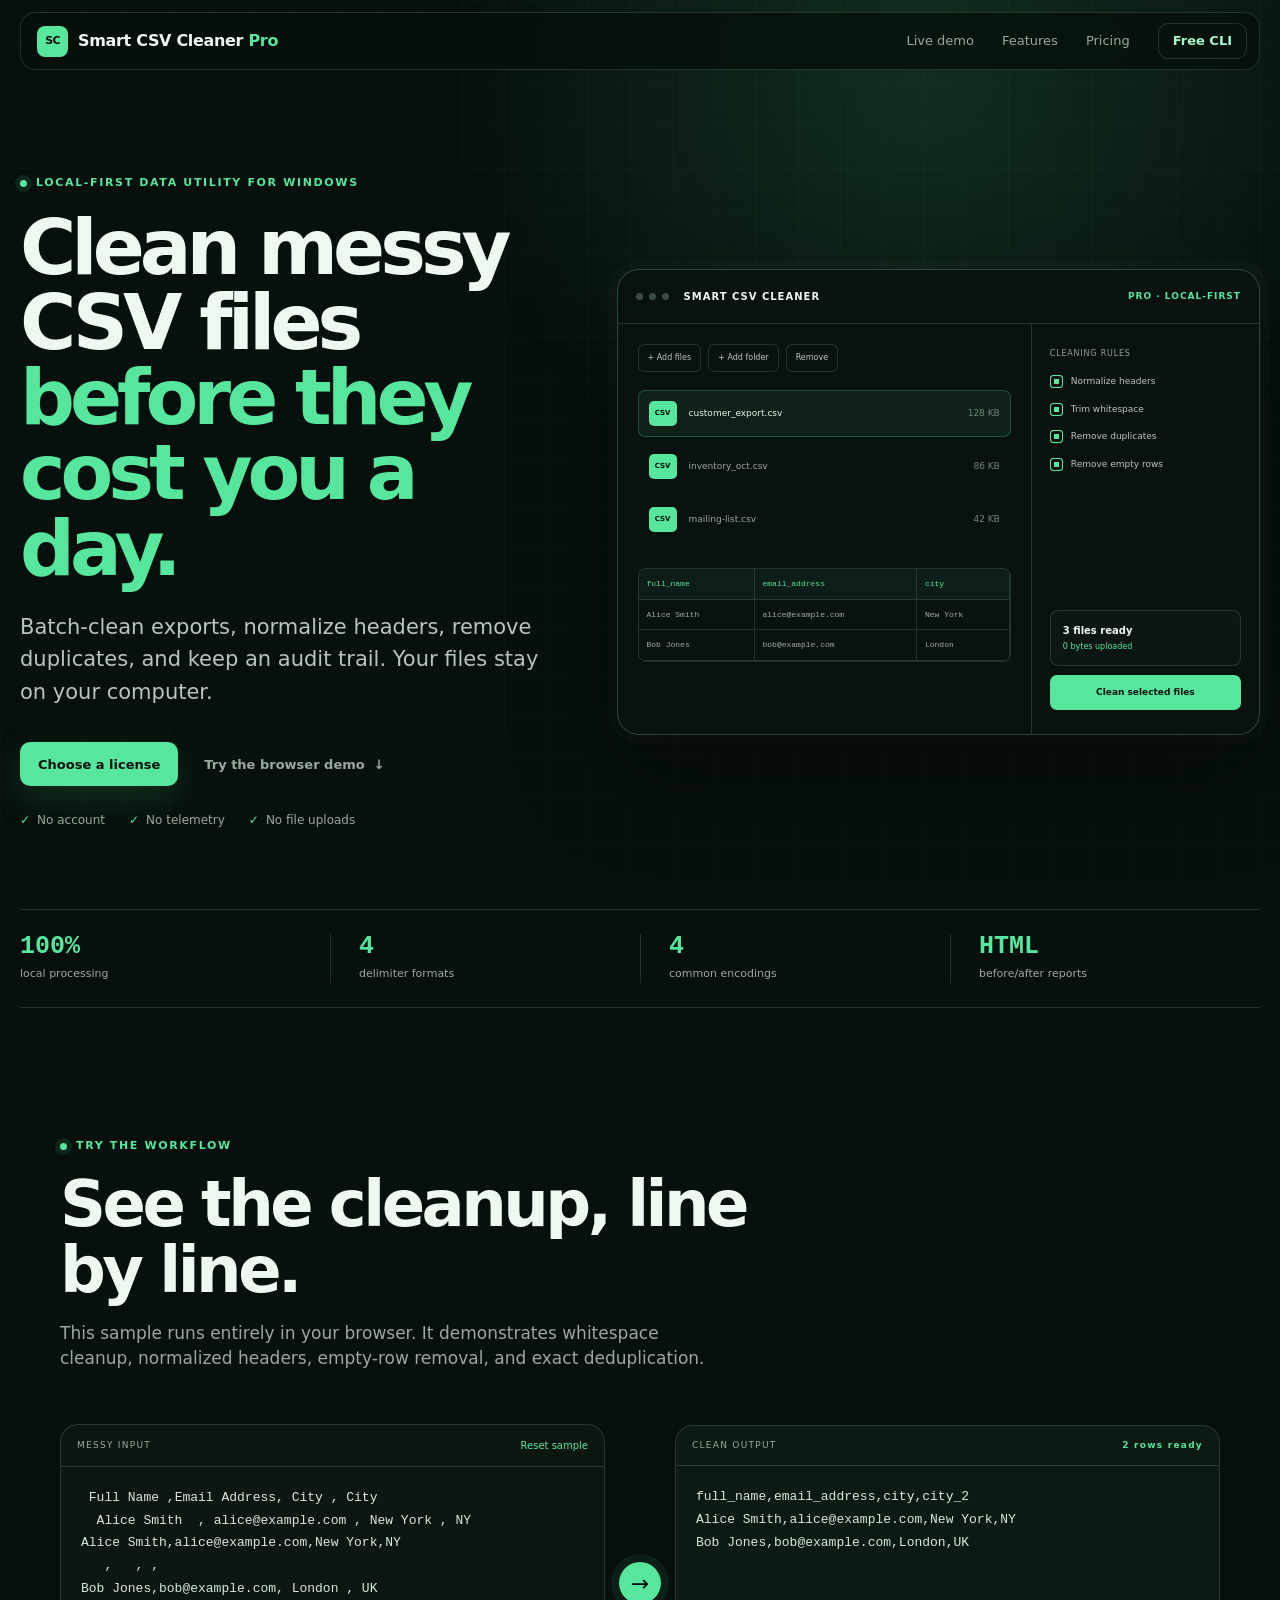
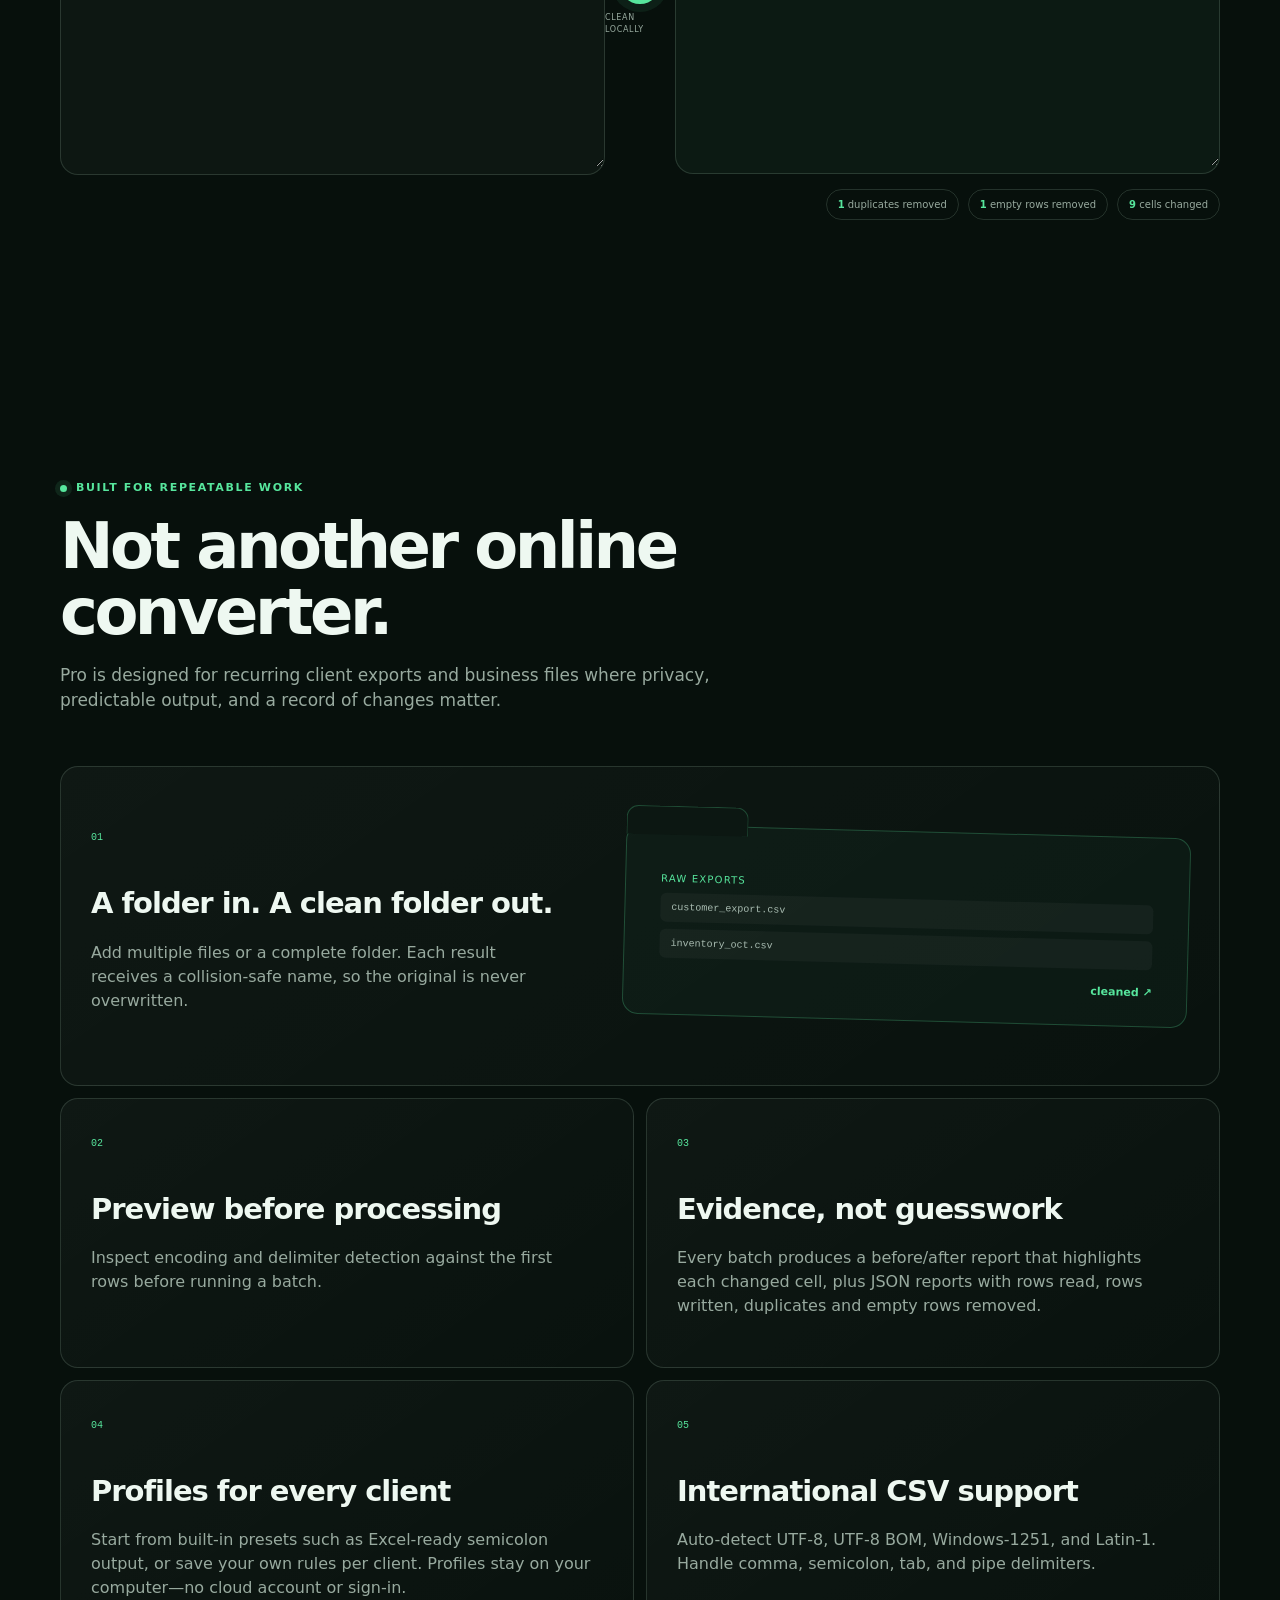
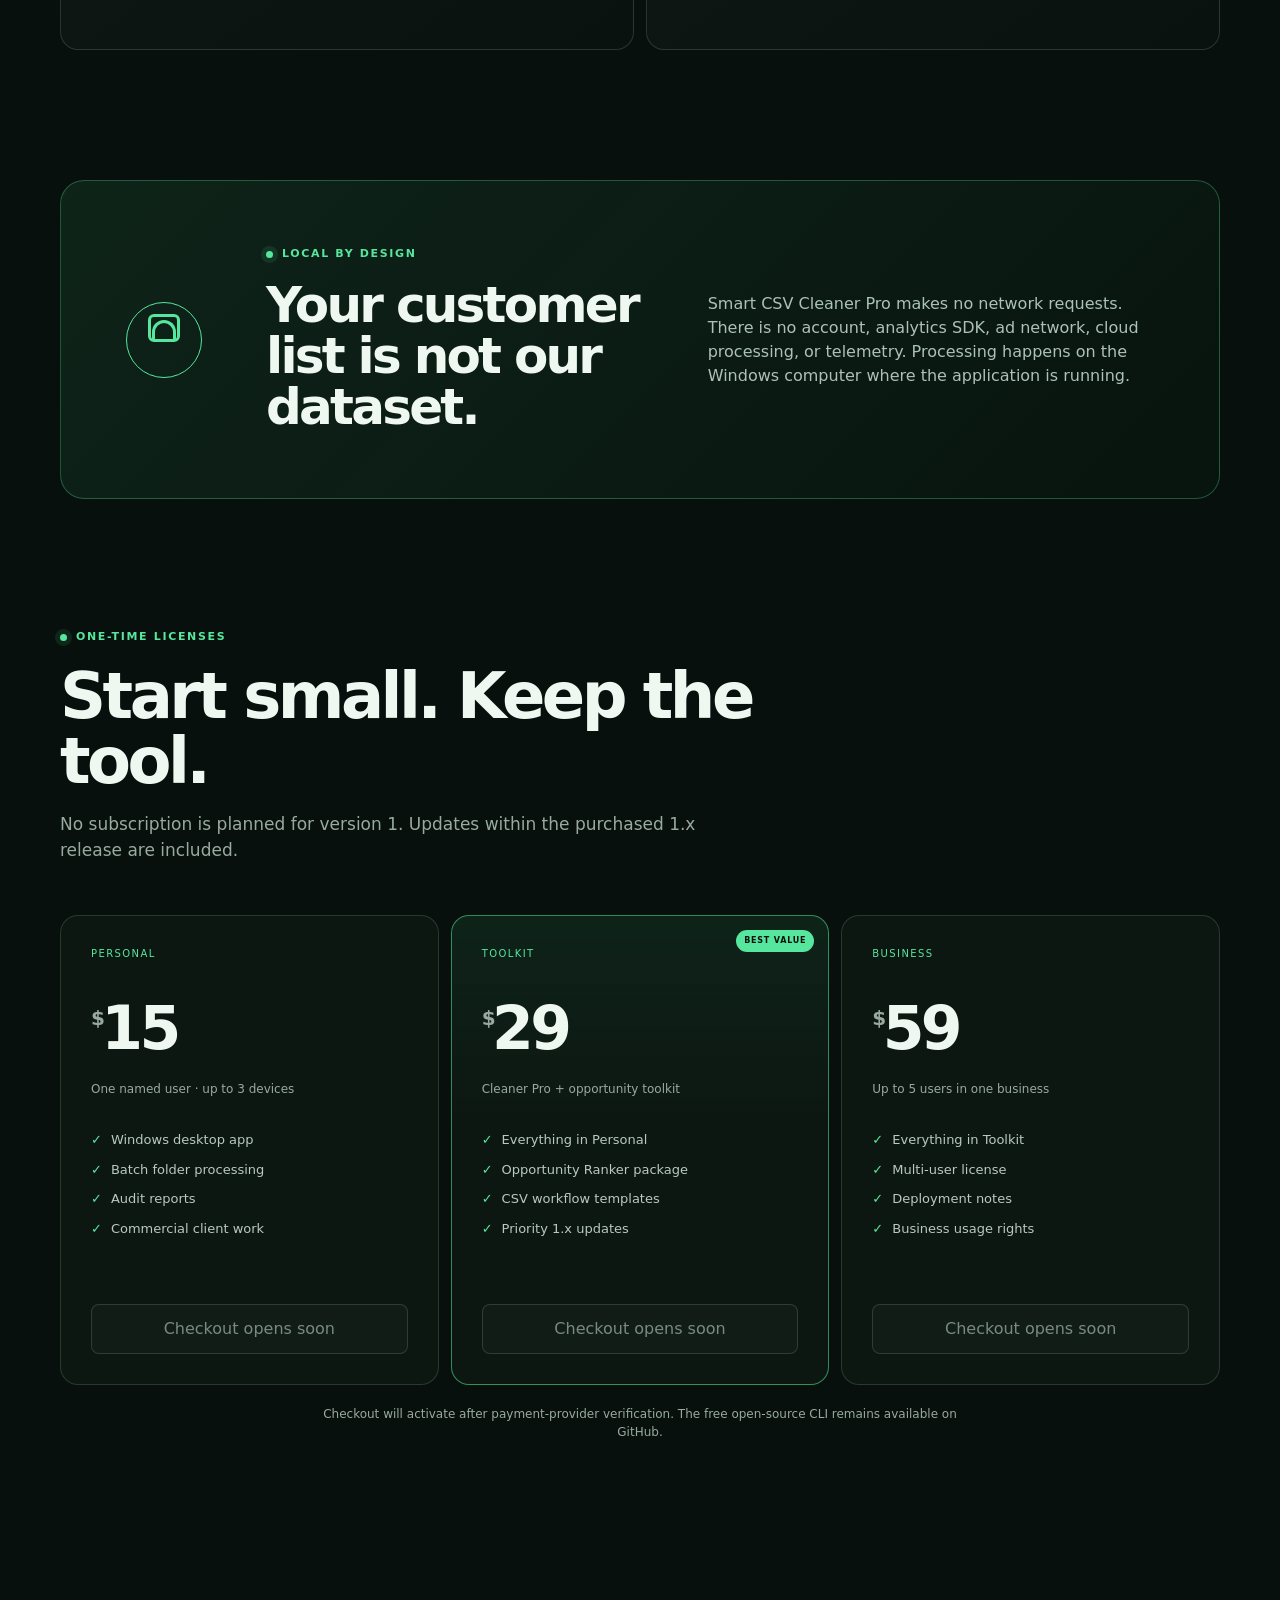
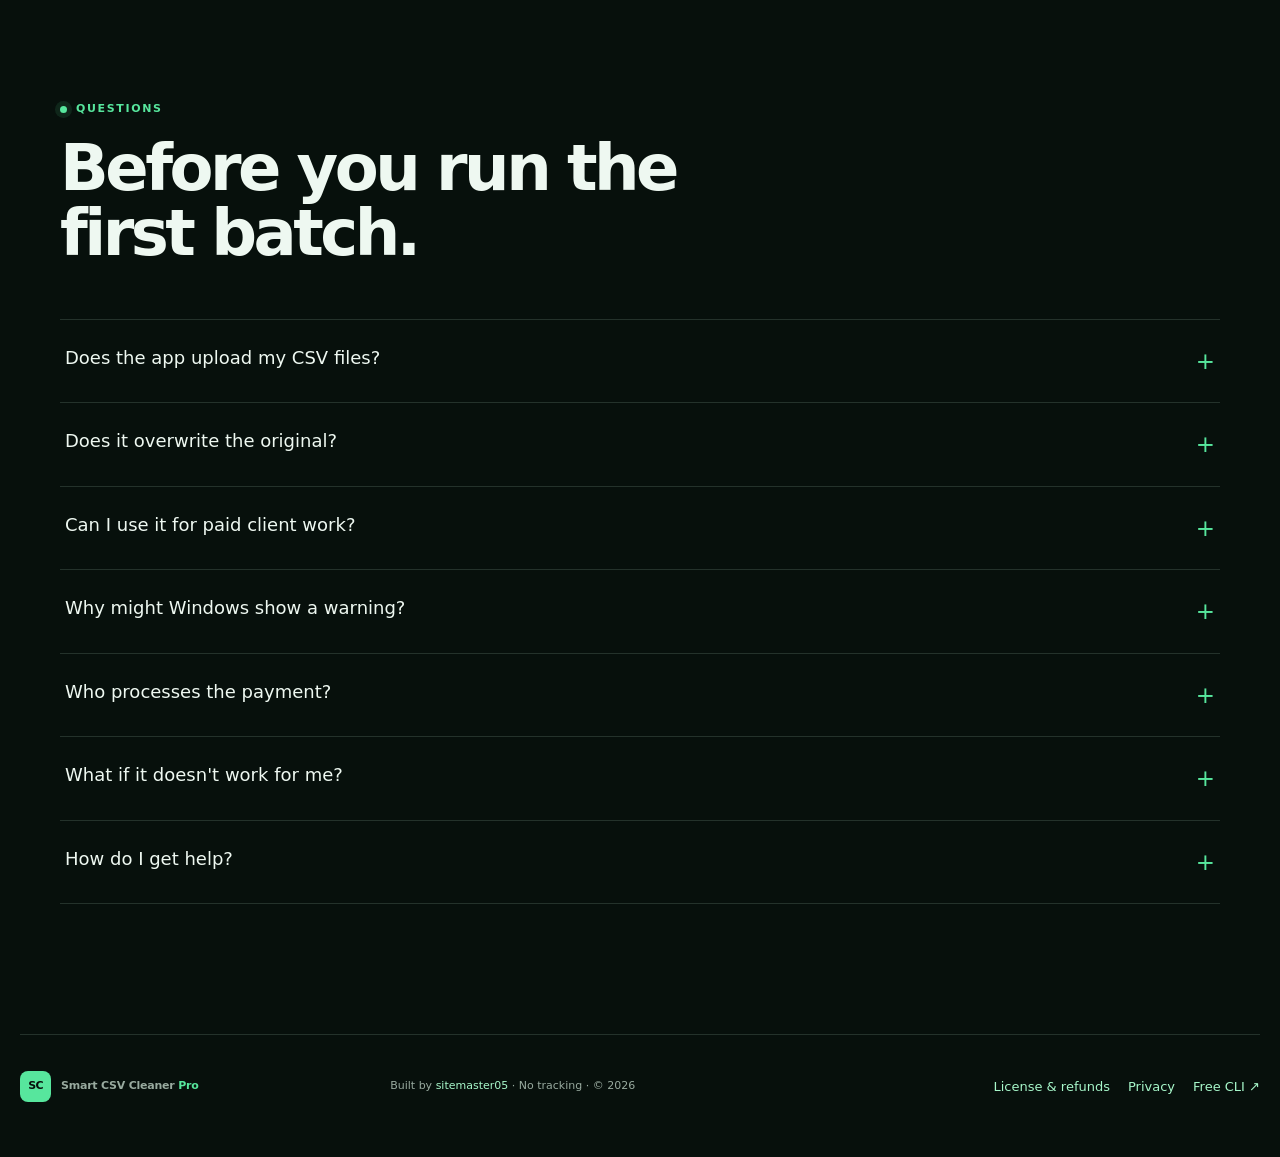
==== index.html @ ca90af71 "Publish Smart CSV Cleaner Pro product page Static landing page with in-browser demo, pricing, FAQ, l" ====
<!doctype html>
<html lang="en">
  <head>
    <meta charset="utf-8" />
    <meta name="viewport" content="width=device-width, initial-scale=1" />
    <meta name="description" content="Clean CSV files locally on Windows. Batch processing, previews, safe output names, and audit reports—without uploading business data." />
    <meta name="theme-color" content="#08100d" />
    <title>Smart CSV Cleaner Pro — clean data locally</title>
    <link rel="icon" type="image/png" href="./favicon.png" />
    <meta property="og:title" content="Smart CSV Cleaner Pro — clean CSV files locally on Windows" />
    <meta property="og:description" content="Batch-clean messy CSV exports, keep a before/after report, and never upload client data." />
    <meta property="og:image" content="https://sitemaster05.github.io/smart-csv-cleaner-site/og-cover.png" />
    <meta property="og:url" content="https://sitemaster05.github.io/smart-csv-cleaner-site/" />
    <meta name="twitter:card" content="summary_large_image" />
    <link rel="stylesheet" href="./styles.css" />
  </head>
  <body>
    <a class="skip-link" href="#main">Skip to content</a>
    <header class="topbar">
      <a class="brand" href="#top" aria-label="Smart CSV Cleaner Pro home">
        <span class="brand-mark" aria-hidden="true">SC</span>
        <span>Smart CSV Cleaner <b>Pro</b></span>
      </a>
      <nav aria-label="Primary navigation">
        <a href="#demo">Live demo</a>
        <a href="#features">Features</a>
        <a href="#pricing">Pricing</a>
      </nav>
      <a class="button button-small button-outline" href="https://github.com/sitemaster05/smart-csv-cleaner">Free CLI</a>
    </header>

    <main id="main">
      <section class="hero" id="top">
        <div class="hero-copy reveal">
          <p class="eyebrow"><span></span> Local-first data utility for Windows</p>
          <h1>Clean messy CSV files <em>before they cost you a day.</em></h1>
          <p class="hero-lead">Batch-clean exports, normalize headers, remove duplicates, and keep an audit trail. Your files stay on your computer.</p>
          <div class="hero-actions">
            <a class="button button-primary" href="#pricing">Choose a license</a>
            <a class="button button-quiet" href="#demo">Try the browser demo <span aria-hidden="true">↓</span></a>
          </div>
          <ul class="trust-list" aria-label="Product highlights">
            <li>No account</li>
            <li>No telemetry</li>
            <li>No file uploads</li>
          </ul>
        </div>

        <div class="app-frame reveal" aria-label="Product interface preview">
          <div class="app-titlebar">
            <div class="window-dots" aria-hidden="true"><i></i><i></i><i></i></div>
            <span>SMART CSV CLEANER</span>
            <b>PRO · LOCAL-FIRST</b>
          </div>
          <div class="app-body">
            <div class="file-panel">
              <div class="toolbar"><span>+ Add files</span><span>+ Add folder</span><span>Remove</span></div>
              <div class="file-row active"><i>CSV</i><span>customer_export.csv</span><b>128 KB</b></div>
              <div class="file-row"><i>CSV</i><span>inventory_oct.csv</span><b>86 KB</b></div>
              <div class="file-row"><i>CSV</i><span>mailing-list.csv</span><b>42 KB</b></div>
              <div class="mini-table" aria-hidden="true">
                <span>full_name</span><span>email_address</span><span>city</span>
                <b>Alice Smith</b><b>alice@example.com</b><b>New York</b>
                <b>Bob Jones</b><b>bob@example.com</b><b>London</b>
              </div>
            </div>
            <div class="rules-panel">
              <p>Cleaning rules</p>
              <label><i class="checked"></i> Normalize headers</label>
              <label><i class="checked"></i> Trim whitespace</label>
              <label><i class="checked"></i> Remove duplicates</label>
              <label><i class="checked"></i> Remove empty rows</label>
              <div class="result-chip"><b>3 files ready</b><span>0 bytes uploaded</span></div>
              <button type="button" tabindex="-1">Clean selected files</button>
            </div>
          </div>
        </div>
      </section>

      <section class="proof-strip" aria-label="Technical properties">
        <div><b>100%</b><span>local processing</span></div>
        <div><b>4</b><span>delimiter formats</span></div>
        <div><b>4</b><span>common encodings</span></div>
        <div><b>HTML</b><span>before/after reports</span></div>
      </section>

      <section class="demo section" id="demo">
        <div class="section-heading reveal">
          <p class="eyebrow"><span></span> Try the workflow</p>
          <h2>See the cleanup, line by line.</h2>
          <p>This sample runs entirely in your browser. It demonstrates whitespace cleanup, normalized headers, empty-row removal, and exact deduplication.</p>
        </div>
        <div class="demo-grid reveal">
          <div class="editor-card">
            <div class="card-label"><span>MESSY INPUT</span><button type="button" id="resetDemo">Reset sample</button></div>
            <textarea id="csvInput" spellcheck="false" aria-label="CSV input"></textarea>
          </div>
          <div class="demo-action">
            <button class="run-button" type="button" id="cleanDemo" aria-label="Clean sample CSV">→</button>
            <span>Clean locally</span>
          </div>
          <div class="editor-card result-card">
            <div class="card-label"><span>CLEAN OUTPUT</span><b id="demoStatus">Ready</b></div>
            <textarea id="csvOutput" spellcheck="false" readonly aria-label="Clean CSV output"></textarea>
          </div>
        </div>
        <div class="demo-metrics" id="demoMetrics" aria-live="polite">
          <span><b>0</b> duplicates removed</span>
          <span><b>0</b> empty rows removed</span>
          <span><b>0</b> cells changed</span>
        </div>
      </section>

      <section class="section features" id="features">
        <div class="section-heading reveal">
          <p class="eyebrow"><span></span> Built for repeatable work</p>
          <h2>Not another online converter.</h2>
          <p>Pro is designed for recurring client exports and business files where privacy, predictable output, and a record of changes matter.</p>
        </div>
        <div class="feature-grid">
          <article class="feature feature-wide reveal">
            <div><span class="feature-number">01</span><h3>A folder in. A clean folder out.</h3><p>Add multiple files or a complete folder. Each result receives a collision-safe name, so the original is never overwritten.</p></div>
            <div class="folder-visual" aria-hidden="true"><i>raw exports</i><span>customer_export.csv</span><span>inventory_oct.csv</span><b>cleaned ↗</b></div>
          </article>
          <article class="feature reveal"><span class="feature-number">02</span><h3>Preview before processing</h3><p>Inspect encoding and delimiter detection against the first rows before running a batch.</p></article>
          <article class="feature reveal"><span class="feature-number">03</span><h3>Evidence, not guesswork</h3><p>Every batch produces a before/after report that highlights each changed cell, plus JSON reports with rows read, rows written, duplicates and empty rows removed.</p></article>
          <article class="feature reveal"><span class="feature-number">04</span><h3>Profiles for every client</h3><p>Start from built-in presets such as Excel-ready semicolon output, or save your own rules per client. Profiles stay on your computer—no cloud account or sign-in.</p></article>
          <article class="feature reveal"><span class="feature-number">05</span><h3>International CSV support</h3><p>Auto-detect UTF-8, UTF-8 BOM, Windows-1251, and Latin-1. Handle comma, semicolon, tab, and pipe delimiters.</p></article>
        </div>
      </section>

      <section class="privacy section reveal">
        <div class="privacy-lock" aria-hidden="true"><span></span></div>
        <div><p class="eyebrow"><span></span> Local by design</p><h2>Your customer list is not our dataset.</h2></div>
        <p>Smart CSV Cleaner Pro makes no network requests. There is no account, analytics SDK, ad network, cloud processing, or telemetry. Processing happens on the Windows computer where the application is running.</p>
      </section>

      <section class="section pricing" id="pricing">
        <div class="section-heading reveal">
          <p class="eyebrow"><span></span> One-time licenses</p>
          <h2>Start small. Keep the tool.</h2>
          <p>No subscription is planned for version 1. Updates within the purchased 1.x release are included.</p>
        </div>
        <div class="pricing-grid">
          <article class="price-card reveal">
            <p>PERSONAL</p><h3><sup>$</sup>15</h3><span>One named user · up to 3 devices</span>
            <ul><li>Windows desktop app</li><li>Batch folder processing</li><li>Audit reports</li><li>Commercial client work</li></ul>
            <button type="button" data-checkout="personal" disabled>Checkout opens soon</button>
          </article>
          <article class="price-card featured reveal">
            <div class="popular">BEST VALUE</div><p>TOOLKIT</p><h3><sup>$</sup>29</h3><span>Cleaner Pro + opportunity toolkit</span>
            <ul><li>Everything in Personal</li><li>Opportunity Ranker package</li><li>CSV workflow templates</li><li>Priority 1.x updates</li></ul>
            <button type="button" data-checkout="toolkit" disabled>Checkout opens soon</button>
          </article>
          <article class="price-card reveal">
            <p>BUSINESS</p><h3><sup>$</sup>59</h3><span>Up to 5 users in one business</span>
            <ul><li>Everything in Toolkit</li><li>Multi-user license</li><li>Deployment notes</li><li>Business usage rights</li></ul>
            <button type="button" data-checkout="business" disabled>Checkout opens soon</button>
          </article>
        </div>
        <p class="launch-note">Checkout will activate after payment-provider verification. The free open-source CLI remains available on GitHub.</p>
      </section>

      <section class="section faq">
        <div class="section-heading reveal"><p class="eyebrow"><span></span> Questions</p><h2>Before you run the first batch.</h2></div>
        <div class="faq-list">
          <details class="reveal"><summary>Does the app upload my CSV files?</summary><p>No. Version 1.0.0 has no networking code. Files are read and written on the local Windows computer.</p></details>
          <details class="reveal"><summary>Does it overwrite the original?</summary><p>No. Outputs use a <code>_cleaned.csv</code> suffix. If a name already exists, the app adds a number instead of replacing it.</p></details>
          <details class="reveal"><summary>Can I use it for paid client work?</summary><p>Yes. The Personal license permits commercial data-processing work by the named buyer. A Business license covers multiple users.</p></details>
          <details class="reveal"><summary>Why might Windows show a warning?</summary><p>The first release is independently distributed and is not code-signed. Verify the official download and its published SHA-256 before running it.</p></details>
          <details class="reveal"><summary>Who processes the payment?</summary><p>Checkout is handled by Lemon Squeezy, the merchant of record. They accept cards and PayPal, calculate sales tax or VAT for your country, and email your receipt and download link instantly.</p></details>
          <details class="reveal"><summary>What if it doesn't work for me?</summary><p>If the app does not run on your Windows 10/11 computer or does not do what this page describes, ask for a refund within 14 days of purchase. See the <a href="./terms.html">license and refund terms</a>.</p></details>
          <details class="reveal"><summary>How do I get help?</summary><p>Reply to your purchase receipt email — it reaches the developer directly. Bug reports for the free CLI can also be opened on <a href="https://github.com/sitemaster05/smart-csv-cleaner/issues">GitHub</a>.</p></details>
        </div>
      </section>
    </main>

    <footer>
      <div class="brand"><span class="brand-mark" aria-hidden="true">SC</span><span>Smart CSV Cleaner <b>Pro</b></span></div>
      <p>Built by <a href="https://github.com/sitemaster05">sitemaster05</a> · No tracking · © 2026</p>
      <nav class="footer-links" aria-label="Legal">
        <a href="./terms.html">License &amp; refunds</a>
        <a href="./privacy.html">Privacy</a>
        <a href="https://github.com/sitemaster05/smart-csv-cleaner">Free CLI ↗</a>
      </nav>
    </footer>
    <script src="./app.js" defer></script>
  </body>
</html>
---- styles.css ----
:root {
  --ink: #07100c;
  --panel: #0d1712;
  --panel-2: #111f18;
  --line: rgba(191, 229, 207, 0.16);
  --text: #eef8f1;
  --muted: #98aa9f;
  --green: #57e69d;
  --green-soft: #a7f7ca;
  --paper: #eef3eb;
  --paper-ink: #132119;
  --radius: 18px;
}

* { box-sizing: border-box; }
html { scroll-behavior: smooth; }
body { margin: 0; color: var(--text); background: var(--ink); font-family: Inter, ui-sans-serif, system-ui, -apple-system, BlinkMacSystemFont, "Segoe UI", sans-serif; line-height: 1.5; }
body::before { content: ""; position: fixed; inset: 0; z-index: -2; background: radial-gradient(circle at 72% 8%, rgba(87, 230, 157, .14), transparent 30rem), linear-gradient(rgba(255,255,255,.018) 1px, transparent 1px), linear-gradient(90deg, rgba(255,255,255,.018) 1px, transparent 1px); background-size: auto, 42px 42px, 42px 42px; }
a { color: inherit; }
button, textarea { font: inherit; }
.skip-link { position: absolute; left: -9999px; top: 0; padding: 10px 16px; color: var(--ink); background: var(--green); z-index: 20; }
.skip-link:focus { left: 12px; top: 12px; }
.topbar { position: sticky; top: 0; z-index: 10; width: min(1240px, calc(100% - 32px)); margin: 12px auto 0; padding: 10px 12px 10px 16px; display: flex; align-items: center; justify-content: space-between; gap: 28px; border: 1px solid var(--line); border-radius: 15px; background: rgba(7, 16, 12, .82); backdrop-filter: blur(18px); }
.brand { display: inline-flex; align-items: center; gap: 10px; text-decoration: none; letter-spacing: -.02em; font-weight: 640; white-space: nowrap; }
.brand b { color: var(--green); font-weight: 700; }
.brand-mark { width: 31px; height: 31px; display: grid; place-items: center; border-radius: 8px; color: var(--ink); background: var(--green); font-size: 11px; font-weight: 900; letter-spacing: -.06em; }
nav { display: flex; gap: 28px; margin-left: auto; }
nav a { color: var(--muted); text-decoration: none; font-size: 13px; }
nav a:hover { color: var(--text); }
.button { min-height: 44px; padding: 0 18px; display: inline-flex; align-items: center; justify-content: center; gap: 9px; border-radius: 10px; text-decoration: none; font-size: 13px; font-weight: 700; }
.button-small { min-height: 36px; padding-inline: 14px; }
.button-outline { border: 1px solid var(--line); color: var(--green-soft); }
.button-primary { color: #07120c; background: var(--green); box-shadow: 0 12px 35px rgba(87,230,157,.15); }
.button-primary:hover { background: #77efb1; transform: translateY(-1px); }
.button-quiet { color: var(--muted); }

.hero { width: min(1240px, calc(100% - 40px)); min-height: 760px; margin: 0 auto; padding: 105px 0 80px; display: grid; grid-template-columns: .9fr 1.1fr; align-items: center; gap: 70px; }
.eyebrow { margin: 0 0 18px; display: flex; align-items: center; gap: 9px; color: var(--green); text-transform: uppercase; letter-spacing: .15em; font-size: 11px; font-weight: 800; }
.eyebrow > span { width: 7px; height: 7px; border-radius: 50%; background: var(--green); box-shadow: 0 0 0 5px rgba(87,230,157,.1); }
h1, h2, h3, p { margin-top: 0; }
h1 { margin-bottom: 25px; font-size: clamp(48px, 6vw, 82px); line-height: .98; letter-spacing: -.065em; font-weight: 680; }
h1 em { display: block; color: var(--green); font-style: normal; }
.hero-lead { max-width: 610px; color: #b7c6bd; font-size: clamp(17px, 2vw, 21px); line-height: 1.55; }
.hero-actions { display: flex; flex-wrap: wrap; gap: 8px; margin: 34px 0 25px; }
.trust-list { display: flex; flex-wrap: wrap; gap: 24px; margin: 0; padding: 0; list-style: none; color: var(--muted); font-size: 12px; }
.trust-list li::before { content: "✓"; margin-right: 7px; color: var(--green); font-weight: 900; }

.app-frame { border: 1px solid rgba(167,247,202,.22); border-radius: 22px; overflow: hidden; background: #0a1210; box-shadow: 0 35px 100px rgba(0,0,0,.42), 0 0 0 9px rgba(255,255,255,.02); transform: perspective(1000px) rotateY(-3deg) rotateX(1deg); }
.app-titlebar { height: 54px; padding: 0 18px; display: flex; align-items: center; gap: 15px; border-bottom: 1px solid var(--line); font-size: 10px; letter-spacing: .1em; }
.app-titlebar > span { font-weight: 800; }
.app-titlebar > b { margin-left: auto; color: var(--green); font-size: 9px; }
.window-dots { display: flex; gap: 6px; }
.window-dots i { width: 7px; height: 7px; border-radius: 50%; background: #3b4c43; }
.app-body { min-height: 410px; display: grid; grid-template-columns: 1.55fr .85fr; }
.file-panel { padding: 20px; border-right: 1px solid var(--line); }
.toolbar { display: flex; gap: 7px; margin-bottom: 18px; }
.toolbar span { padding: 7px 9px; border: 1px solid var(--line); border-radius: 6px; color: #b5c8bd; font-size: 8px; }
.file-row { margin-bottom: 6px; padding: 10px; display: grid; grid-template-columns: 31px 1fr auto; align-items: center; gap: 9px; border: 1px solid transparent; border-radius: 7px; color: #95a99d; font-size: 9px; }
.file-row.active { border-color: rgba(87,230,157,.25); background: rgba(87,230,157,.07); color: #e3f5ea; }
.file-row i { width: 28px; height: 25px; display: grid; place-items: center; border-radius: 5px; color: #07120c; background: var(--green); font-style: normal; font-size: 7px; font-weight: 900; }
.file-row b { color: #71847a; font-weight: 500; }
.mini-table { margin-top: 25px; display: grid; grid-template-columns: 1fr 1.4fr .8fr; border: 1px solid var(--line); border-radius: 8px; overflow: hidden; font: 8px/1.2 ui-monospace, SFMono-Regular, Menlo, monospace; }
.mini-table span, .mini-table b { padding: 10px 8px; border-right: 1px solid var(--line); border-bottom: 1px solid var(--line); overflow: hidden; white-space: nowrap; }
.mini-table span { color: var(--green); background: rgba(87,230,157,.05); }
.mini-table b { color: #9bb0a4; font-weight: 400; }
.rules-panel { padding: 24px 18px; display: flex; flex-direction: column; }
.rules-panel > p { color: #8ea197; text-transform: uppercase; letter-spacing: .1em; font-size: 8px; }
.rules-panel label { display: flex; align-items: center; gap: 8px; margin: 7px 0; color: #b5c7bd; font-size: 9px; }
.rules-panel i { width: 13px; height: 13px; border: 1px solid #476456; border-radius: 3px; }
.rules-panel i.checked { border-color: var(--green); background: var(--green); box-shadow: inset 0 0 0 3px #0a1210; }
.result-chip { margin-top: auto; padding: 12px; display: flex; flex-direction: column; border: 1px solid var(--line); border-radius: 8px; background: rgba(255,255,255,.02); }
.result-chip b { font-size: 10px; }
.result-chip span { margin-top: 3px; color: var(--green); font-size: 8px; }
.rules-panel button { margin-top: 9px; padding: 11px; border: 0; border-radius: 7px; color: #07120c; background: var(--green); font-size: 9px; font-weight: 800; }

.proof-strip { width: min(1240px, calc(100% - 40px)); margin: 0 auto; padding: 24px 0; display: grid; grid-template-columns: repeat(4, 1fr); border-top: 1px solid var(--line); border-bottom: 1px solid var(--line); }
.proof-strip div { padding-left: 28px; display: flex; flex-direction: column; border-left: 1px solid var(--line); }
.proof-strip div:first-child { padding-left: 0; border-left: 0; }
.proof-strip b { font: 600 25px/1 ui-monospace, SFMono-Regular, Menlo, monospace; color: var(--green); }
.proof-strip span { margin-top: 7px; color: var(--muted); font-size: 11px; }

.section { width: min(1160px, calc(100% - 40px)); margin: 0 auto; padding: 130px 0; }
.section-heading { max-width: 760px; margin-bottom: 52px; }
h2 { margin-bottom: 18px; font-size: clamp(38px, 5vw, 65px); line-height: 1.02; letter-spacing: -.055em; }
.section-heading > p:last-child { max-width: 650px; color: var(--muted); font-size: 17px; }
.demo-grid { display: grid; grid-template-columns: 1fr 70px 1fr; align-items: center; }
.editor-card { border: 1px solid var(--line); border-radius: var(--radius); overflow: hidden; background: var(--panel); }
.card-label { padding: 13px 16px; display: flex; justify-content: space-between; align-items: center; border-bottom: 1px solid var(--line); color: var(--muted); font-size: 9px; letter-spacing: .14em; }
.card-label button { padding: 0; border: 0; color: var(--green); background: transparent; cursor: pointer; font-size: 10px; }
.card-label b { color: var(--green); font-weight: 700; }
.editor-card textarea { width: 100%; min-height: 300px; padding: 20px; border: 0; outline: 0; resize: vertical; color: #d7e9de; background: transparent; font: 13px/1.75 ui-monospace, SFMono-Regular, Menlo, monospace; }
.result-card { background: #0c1a13; }
.demo-action { display: flex; flex-direction: column; align-items: center; gap: 8px; color: var(--muted); font-size: 8px; text-transform: uppercase; letter-spacing: .08em; }
.run-button { width: 42px; height: 42px; border: 0; border-radius: 50%; color: var(--ink); background: var(--green); cursor: pointer; font-size: 22px; box-shadow: 0 0 0 8px rgba(87,230,157,.08); }
.run-button:hover { transform: scale(1.06); }
.demo-metrics { margin-top: 14px; display: flex; justify-content: flex-end; flex-wrap: wrap; gap: 9px; }
.demo-metrics span { padding: 7px 11px; border: 1px solid var(--line); border-radius: 999px; color: var(--muted); font-size: 10px; }
.demo-metrics b { color: var(--green); }

.feature-grid { display: grid; grid-template-columns: repeat(2, 1fr); gap: 12px; }
.feature { min-height: 270px; padding: 30px; border: 1px solid var(--line); border-radius: var(--radius); background: linear-gradient(145deg, rgba(255,255,255,.035), rgba(255,255,255,.012)); }
.feature-wide { min-height: 320px; grid-column: 1 / -1; display: grid; grid-template-columns: .9fr 1.1fr; align-items: center; gap: 70px; }
.feature-number { color: var(--green); font: 10px ui-monospace, SFMono-Regular, Menlo, monospace; }
.feature h3 { max-width: 480px; margin: 35px 0 15px; font-size: 29px; letter-spacing: -.035em; }
.feature p { max-width: 500px; color: var(--muted); }
.folder-visual { position: relative; min-height: 190px; padding: 45px 35px 25px; display: flex; flex-direction: column; gap: 7px; border: 1px solid rgba(87,230,157,.25); border-radius: 16px; background: rgba(87,230,157,.035); transform: rotate(1.5deg); }
.folder-visual::before { content: ""; position: absolute; width: 120px; height: 28px; left: -1px; top: -20px; border: 1px solid rgba(87,230,157,.25); border-bottom: 0; border-radius: 12px 12px 0 0; background: #0c1712; }
.folder-visual i { color: var(--green); font-size: 10px; font-style: normal; text-transform: uppercase; letter-spacing: .12em; }
.folder-visual span { padding: 9px 11px; border-radius: 6px; color: #a9bcb1; background: rgba(255,255,255,.035); font: 10px ui-monospace, SFMono-Regular, Menlo, monospace; }
.folder-visual b { margin-top: auto; align-self: flex-end; color: var(--green); font-size: 11px; }

.privacy { padding: 65px; display: grid; grid-template-columns: 100px .9fr 1fr; align-items: center; gap: 40px; border: 1px solid rgba(87,230,157,.3); border-radius: 24px; background: linear-gradient(135deg, rgba(87,230,157,.095), rgba(87,230,157,.02)); }
.privacy h2 { margin: 0; font-size: clamp(34px, 4vw, 50px); }
.privacy > p { margin: 0; color: #adc2b6; }
.privacy-lock { width: 76px; height: 76px; position: relative; display: grid; place-items: center; border: 1px solid var(--green); border-radius: 50%; }
.privacy-lock::before { content: ""; width: 26px; height: 22px; border: 3px solid var(--green); border-radius: 6px; }
.privacy-lock::after { content: ""; position: absolute; width: 18px; height: 17px; top: 17px; border: 3px solid var(--green); border-bottom: 0; border-radius: 15px 15px 0 0; }

.pricing-grid { display: grid; grid-template-columns: repeat(3, 1fr); gap: 12px; align-items: stretch; }
.price-card { position: relative; padding: 30px; border: 1px solid var(--line); border-radius: var(--radius); background: var(--panel); }
.price-card.featured { border-color: rgba(87,230,157,.55); background: linear-gradient(180deg, rgba(87,230,157,.09), var(--panel) 45%); }
.popular { position: absolute; right: 14px; top: 14px; padding: 5px 8px; border-radius: 20px; color: var(--ink); background: var(--green); font-size: 8px; font-weight: 900; letter-spacing: .1em; }
.price-card > p { color: var(--green); font-size: 10px; letter-spacing: .14em; }
.price-card h3 { margin: 22px 0 3px; font-size: 60px; letter-spacing: -.06em; }
.price-card sup { font-size: 20px; vertical-align: 24px; color: var(--muted); }
.price-card > span { color: var(--muted); font-size: 12px; }
.price-card ul { min-height: 150px; margin: 30px 0 24px; padding: 0; list-style: none; }
.price-card li { margin: 10px 0; color: #b8c9bf; font-size: 13px; }
.price-card li::before { content: "✓"; margin-right: 9px; color: var(--green); }
.price-card button { width: 100%; padding: 12px; border: 1px solid var(--line); border-radius: 8px; color: #778b80; background: rgba(255,255,255,.025); cursor: not-allowed; }
.price-card a.checkout { display: block; width: 100%; padding: 12px; border-radius: 8px; text-align: center; font-weight: 700; text-decoration: none; color: #07120c; background: var(--green); }
.price-card a.checkout:hover { background: #77efb1; }
.launch-note { margin: 20px auto 0; max-width: 680px; text-align: center; color: var(--muted); font-size: 12px; }

.faq-list { border-top: 1px solid var(--line); }
details { border-bottom: 1px solid var(--line); }
summary { padding: 24px 5px; display: flex; justify-content: space-between; cursor: pointer; list-style: none; font-size: 18px; }
summary::after { content: "+"; color: var(--green); font-size: 23px; }
details[open] summary::after { content: "−"; }
details p { max-width: 750px; padding: 0 5px 24px; color: var(--muted); }
code { color: var(--green-soft); }

footer { width: min(1240px, calc(100% - 40px)); margin: 0 auto; padding: 36px 0 55px; display: flex; align-items: center; gap: 25px; border-top: 1px solid var(--line); color: var(--muted); font-size: 11px; }
footer p { margin: 0 auto; }
footer a { color: var(--green-soft); text-decoration: none; }
.footer-links { display: flex; flex-wrap: wrap; gap: 18px; }
details p a { color: var(--green-soft); }
.legal { width: min(760px, calc(100% - 32px)); margin: 0 auto; padding: 64px 0 90px; }
.legal h1 { font-size: clamp(30px, 5vw, 44px); margin: 18px 0 6px; }
.legal h2 { font-size: 20px; margin: 34px 0 8px; }
.legal p, .legal li { color: #b7c6bd; font-size: 15px; line-height: 1.65; }
.legal a { color: var(--green-soft); }
.legal .updated { color: var(--muted); font-size: 13px; }
.legal code { overflow-wrap: anywhere; }
.reveal { opacity: 0; transform: translateY(16px); transition: opacity .65s ease, transform .65s ease; }
.reveal.visible { opacity: 1; transform: none; }

@media (max-width: 900px) {
  nav { display: none; }
  .hero { padding-top: 80px; grid-template-columns: 1fr; }
  .app-frame { transform: none; }
  .proof-strip { grid-template-columns: repeat(2, 1fr); row-gap: 25px; }
  .proof-strip div:nth-child(3) { padding-left: 0; border-left: 0; }
  .demo-grid { grid-template-columns: 1fr; gap: 12px; }
  .demo-action { flex-direction: row; justify-content: center; }
  .run-button { transform: rotate(90deg); }
  .feature-wide, .privacy { grid-template-columns: 1fr; }
  .privacy-lock { display: none; }
  .pricing-grid { grid-template-columns: 1fr; }
}

@media (max-width: 620px) {
  .topbar { width: calc(100% - 20px); }
  .topbar > .button { display: none; }
  .hero, .section, .proof-strip, footer { width: calc(100% - 28px); }
  .hero { min-height: auto; gap: 45px; }
  h1 { font-size: 46px; }
  .app-body { grid-template-columns: 1fr; }
  .rules-panel { display: none; }
  .file-panel { border-right: 0; }
  .proof-strip { grid-template-columns: 1fr 1fr; }
  .proof-strip div { padding-left: 15px; }
  .feature-grid { grid-template-columns: 1fr; }
  .feature-wide { grid-column: auto; padding-bottom: 18px; }
  .folder-visual { margin-top: 25px; }
  .privacy { padding: 35px 26px; }
  footer { align-items: flex-start; flex-direction: column; }
  footer p { margin: 0; }
}

@media (prefers-reduced-motion: reduce) {
  html { scroll-behavior: auto; }
  .reveal { opacity: 1; transform: none; transition: none; }
  * { transition-duration: .001ms !important; }
}
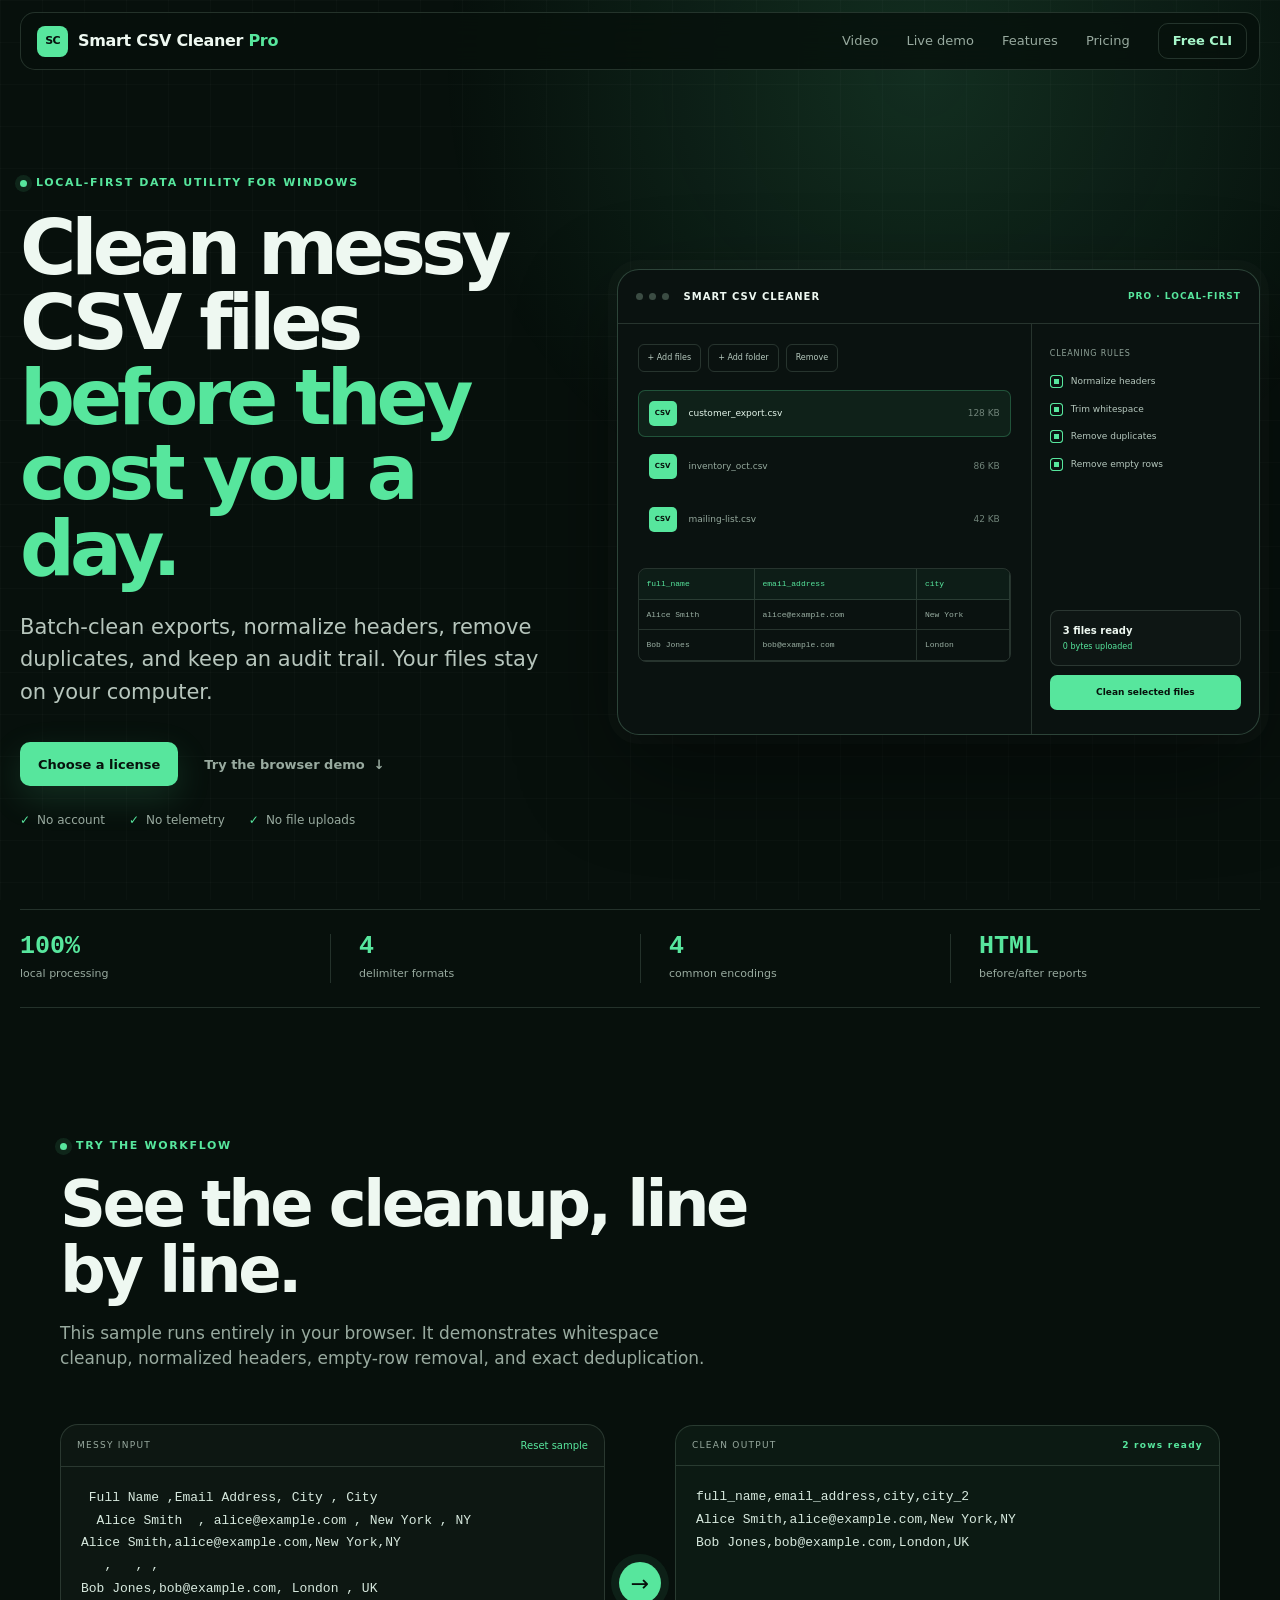
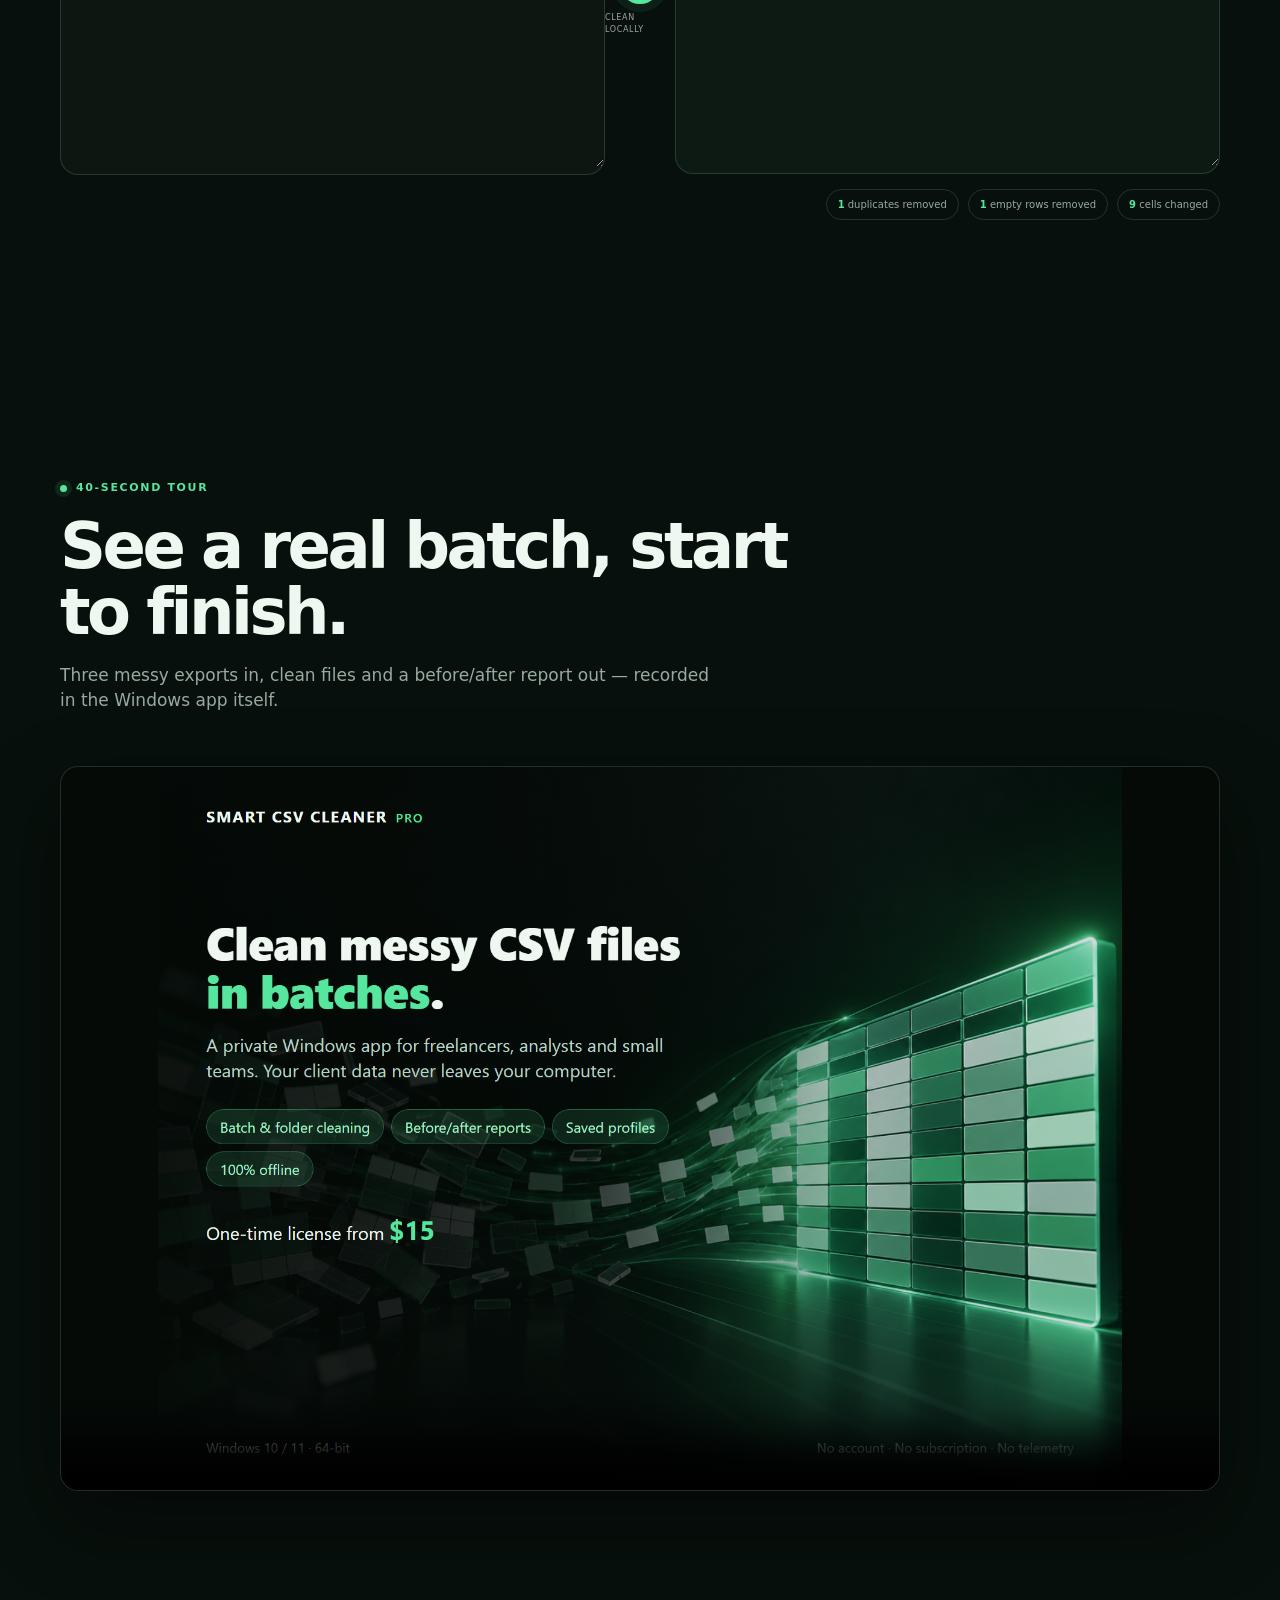
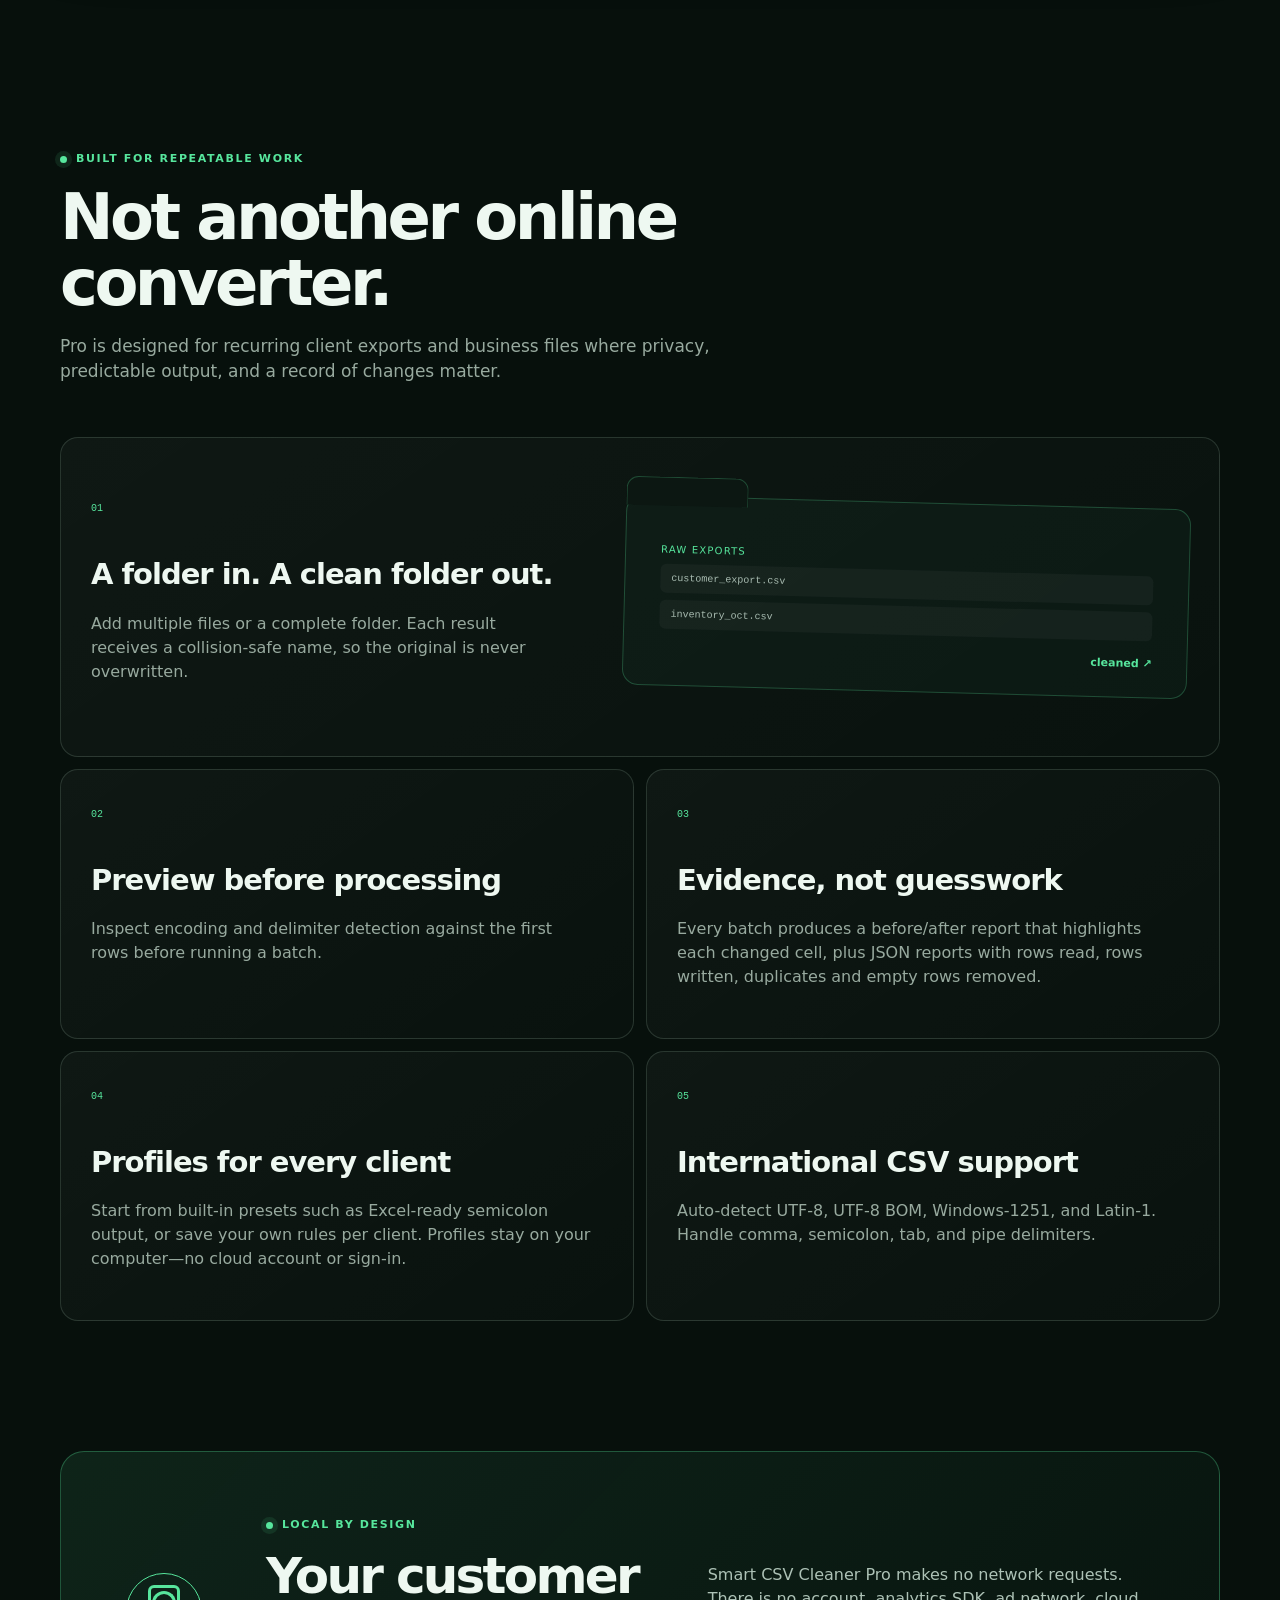
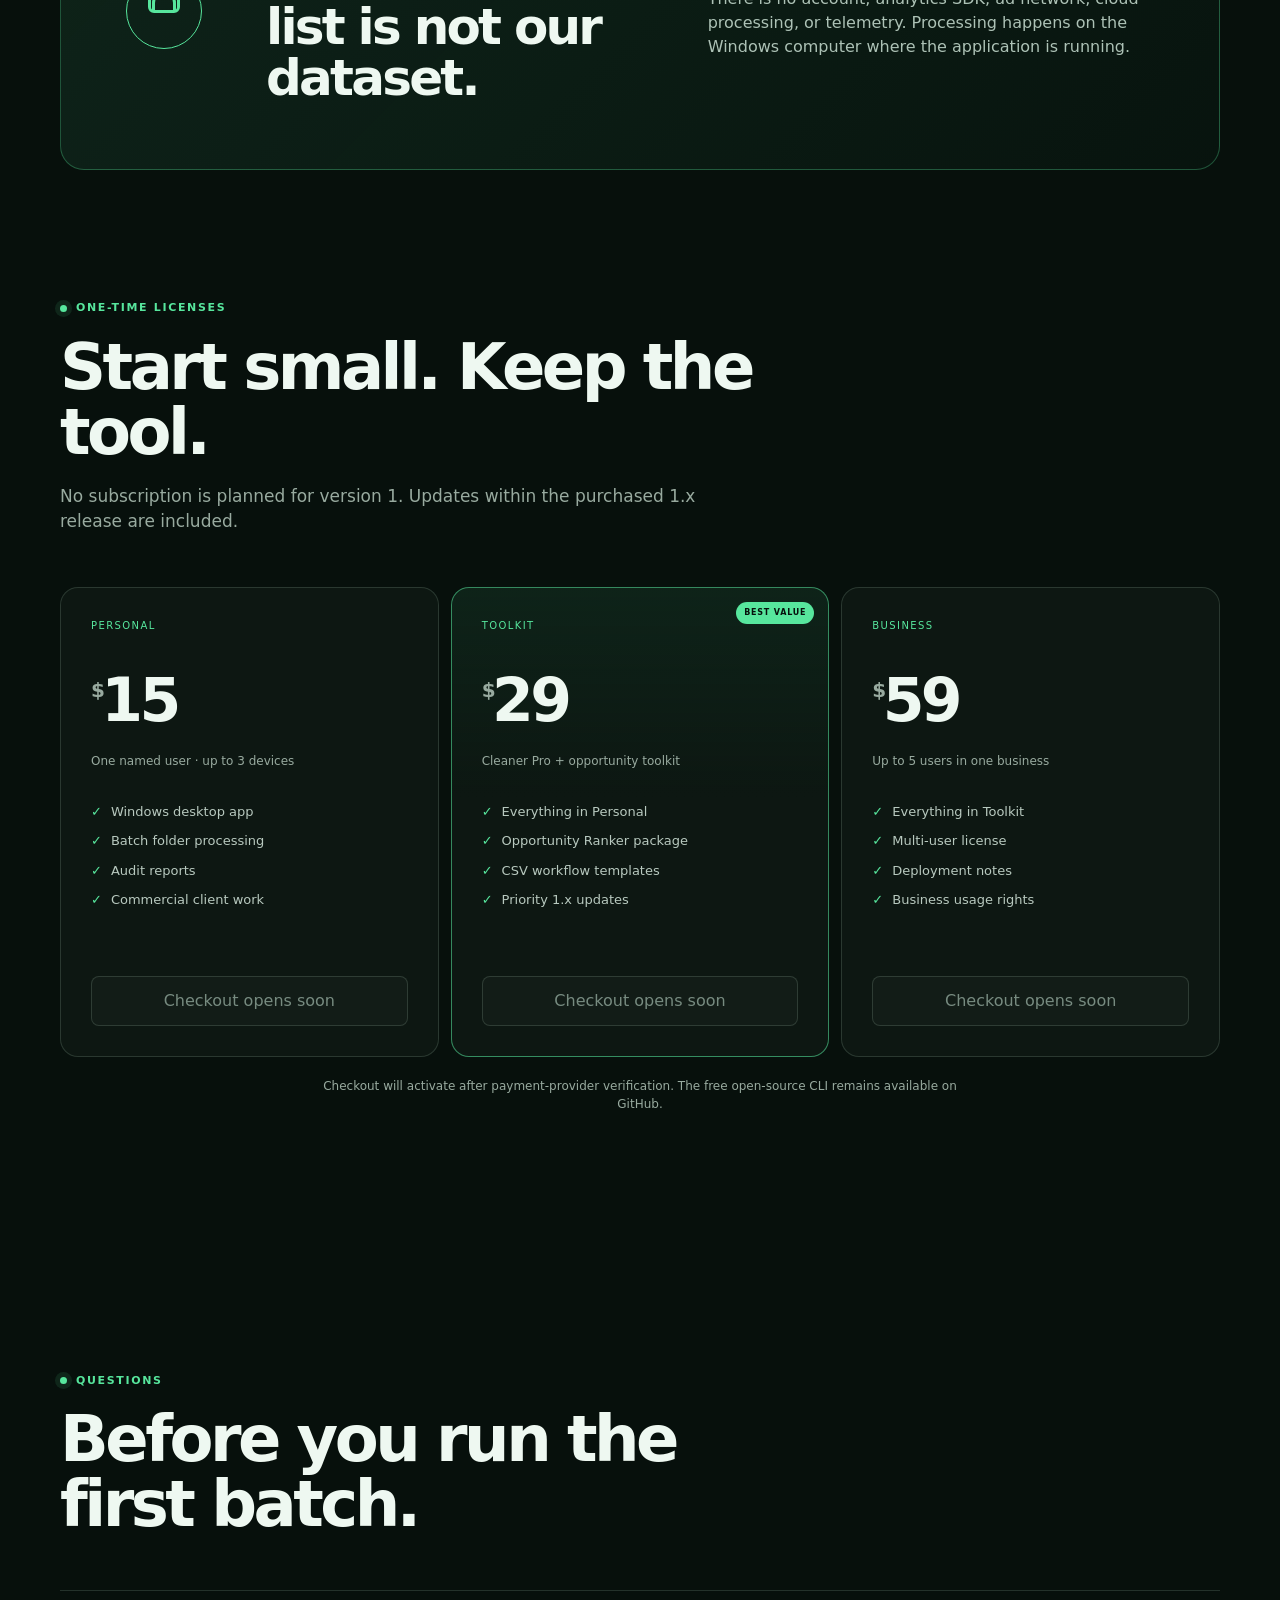
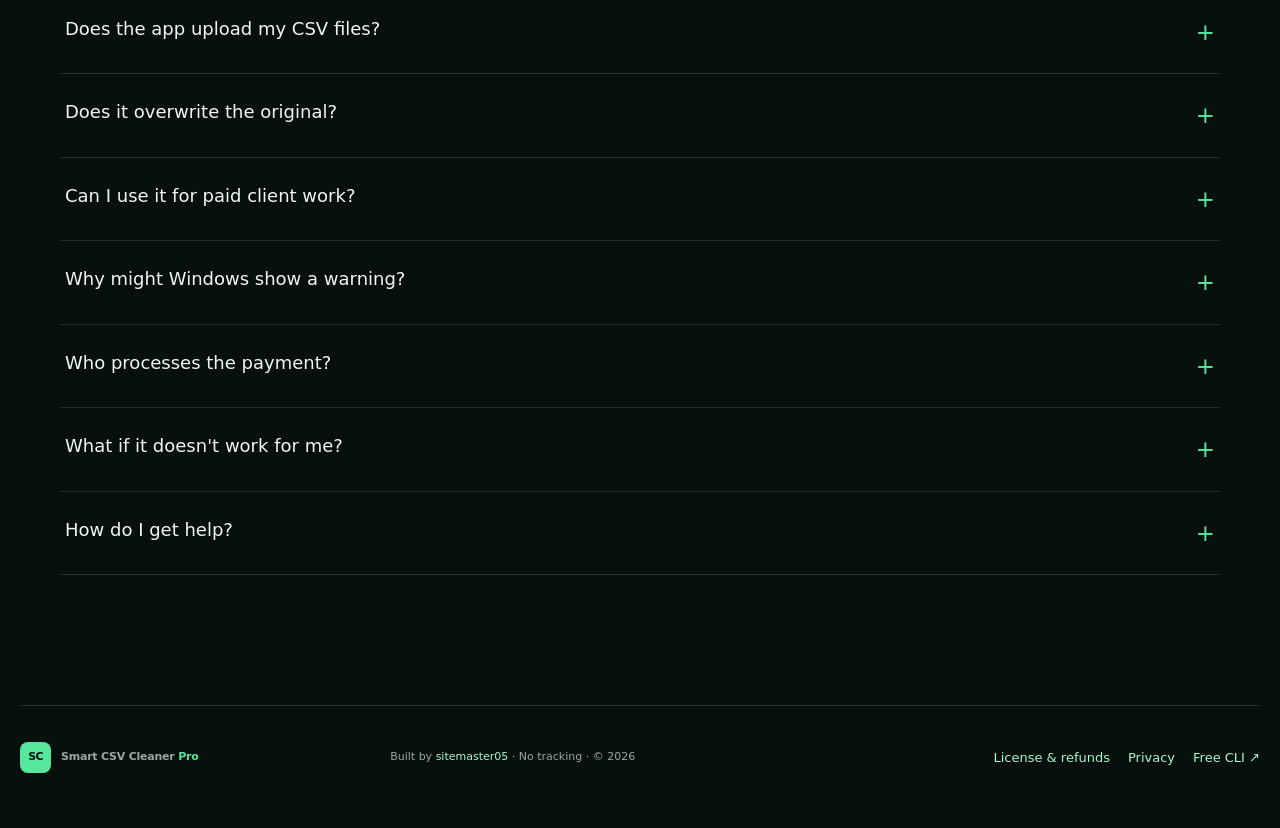
==== commit db17367f: "Add 40-second demo video to the product page The video shows the Windows app cleaning three messy CS" ====
--- a/index.html
+++ b/index.html
@@ -22,6 +22,7 @@
         <span>Smart CSV Cleaner <b>Pro</b></span>
       </a>
       <nav aria-label="Primary navigation">
+        <a href="#video">Video</a>
         <a href="#demo">Live demo</a>
         <a href="#features">Features</a>
         <a href="#pricing">Pricing</a>
@@ -111,6 +112,15 @@
         </div>
       </section>
 
+      <section class="section video-tour" id="video">
+        <div class="section-heading reveal">
+          <p class="eyebrow"><span></span> 40-second tour</p>
+          <h2>See a real batch, start to finish.</h2>
+          <p>Three messy exports in, clean files and a before/after report out — recorded in the Windows app itself.</p>
+        </div>
+        <video class="demo-video reveal" src="./demo.mp4" poster="./og-cover.png" controls muted playsinline preload="metadata"></video>
+      </section>
+
       <section class="section features" id="features">
         <div class="section-heading reveal">
           <p class="eyebrow"><span></span> Built for repeatable work</p>
--- a/styles.css
+++ b/styles.css
@@ -144,6 +144,7 @@
 footer p { margin: 0 auto; }
 footer a { color: var(--green-soft); text-decoration: none; }
 .footer-links { display: flex; flex-wrap: wrap; gap: 18px; }
+.demo-video { display: block; width: 100%; aspect-ratio: 16 / 10; border: 1px solid var(--line); border-radius: 18px; background: #050a07; box-shadow: 0 30px 80px rgba(0,0,0,.45); }
 details p a { color: var(--green-soft); }
 .legal { width: min(760px, calc(100% - 32px)); margin: 0 auto; padding: 64px 0 90px; }
 .legal h1 { font-size: clamp(30px, 5vw, 44px); margin: 18px 0 6px; }
